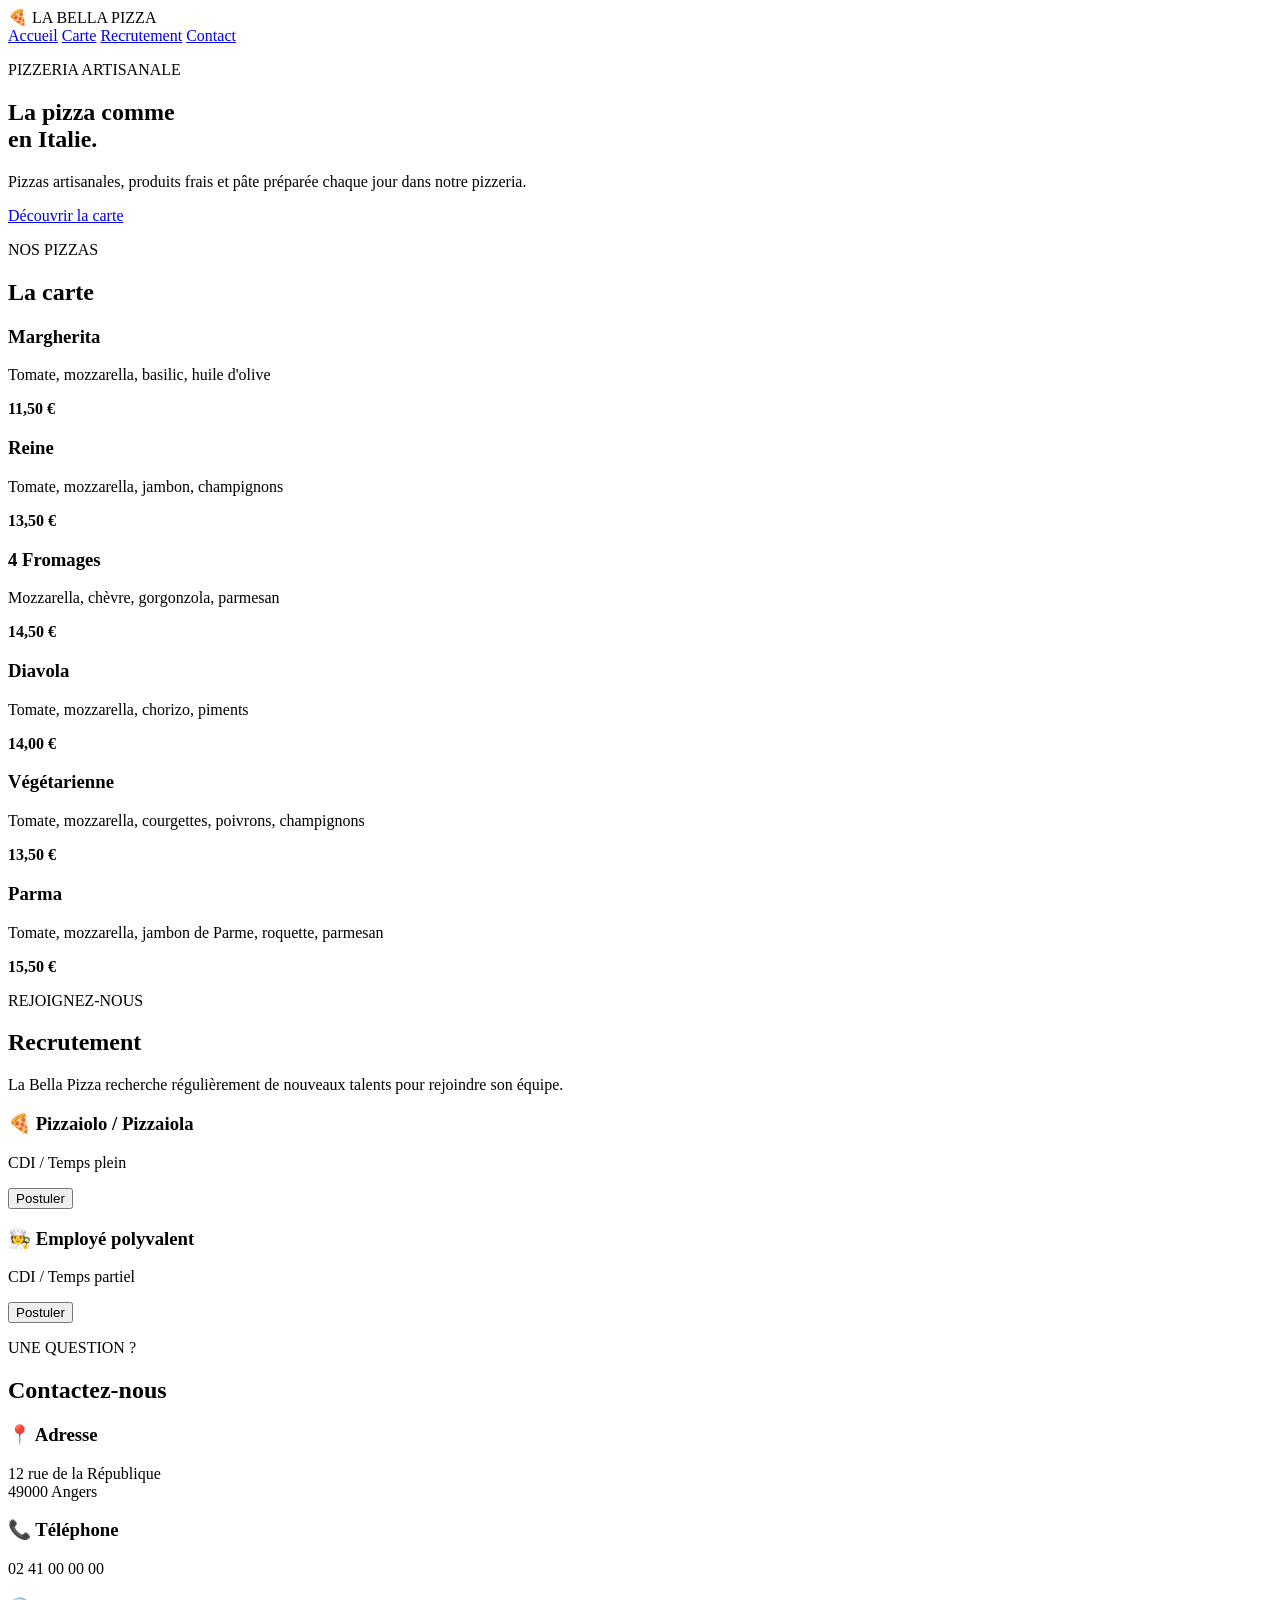
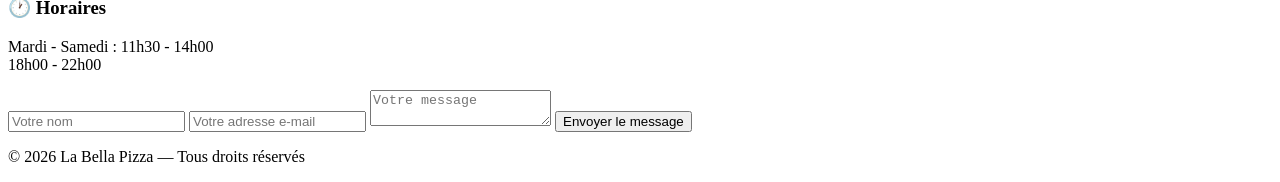
==== index.html @ eabcec27 "Create index.html" ====
<!DOCTYPE html>
<html lang="fr">
<head>
  <meta charset="UTF-8">
  <meta name="viewport" content="width=device-width, initial-scale=1.0">
  <title>La Bella Pizza</title>
</head>

<body>

  <header>
    <div class="logo">🍕 LA BELLA PIZZA</div>

    <nav>
      <a href="#accueil">Accueil</a>
      <a href="#carte">Carte</a>
      <a href="#recrutement">Recrutement</a>
      <a href="#contact">Contact</a>
    </nav>
  </header>

  <main>

    <!-- ACCUEIL -->
    <section id="accueil" class="hero">
      <div class="hero-content">
        <p class="subtitle">PIZZERIA ARTISANALE</p>

        <h1>La pizza comme<br><span>en Italie.</span></h1>

        <p>
          Pizzas artisanales, produits frais et pâte préparée
          chaque jour dans notre pizzeria.
        </p>

        <a href="#carte" class="button">Découvrir la carte</a>
      </div>
    </section>


    <!-- CARTE -->
    <section id="carte" class="section">
      <p class="subtitle">NOS PIZZAS</p>
      <h2>La carte</h2>

      <div class="pizza-grid">

        <div class="pizza">
          <div>
            <h3>Margherita</h3>
            <p>Tomate, mozzarella, basilic, huile d'olive</p>
          </div>
          <strong>11,50 €</strong>
        </div>

        <div class="pizza">
          <div>
            <h3>Reine</h3>
            <p>Tomate, mozzarella, jambon, champignons</p>
          </div>
          <strong>13,50 €</strong>
        </div>

        <div class="pizza">
          <div>
            <h3>4 Fromages</h3>
            <p>Mozzarella, chèvre, gorgonzola, parmesan</p>
          </div>
          <strong>14,50 €</strong>
        </div>

        <div class="pizza">
          <div>
            <h3>Diavola</h3>
            <p>Tomate, mozzarella, chorizo, piments</p>
          </div>
          <strong>14,00 €</strong>
        </div>

        <div class="pizza">
          <div>
            <h3>Végétarienne</h3>
            <p>Tomate, mozzarella, courgettes, poivrons, champignons</p>
          </div>
          <strong>13,50 €</strong>
        </div>

        <div class="pizza">
          <div>
            <h3>Parma</h3>
            <p>Tomate, mozzarella, jambon de Parme, roquette, parmesan</p>
          </div>
          <strong>15,50 €</strong>
        </div>

      </div>
    </section>


    <!-- RECRUTEMENT -->
    <section id="recrutement" class="section recruitment">
      <p class="subtitle">REJOIGNEZ-NOUS</p>

      <h2>Recrutement</h2>

      <p>
        La Bella Pizza recherche régulièrement de nouveaux talents
        pour rejoindre son équipe.
      </p>

      <div class="jobs">

        <div class="job">
          <h3>🍕 Pizzaiolo / Pizzaiola</h3>
          <p>CDI / Temps plein</p>
          <button onclick="postuler('Pizzaiolo / Pizzaiola')">
            Postuler
          </button>
        </div>

        <div class="job">
          <h3>🧑‍🍳 Employé polyvalent</h3>
          <p>CDI / Temps partiel</p>
          <button onclick="postuler('Employé polyvalent')">
            Postuler
          </button>
        </div>

      </div>
    </section>


    <!-- CONTACT -->
    <section id="contact" class="section contact">
      <p class="subtitle">UNE QUESTION ?</p>

      <h2>Contactez-nous</h2>

      <div class="contact-container">

        <div>
          <h3>📍 Adresse</h3>
          <p>12 rue de la République<br>49000 Angers</p>

          <h3>📞 Téléphone</h3>
          <p>02 41 00 00 00</p>

          <h3>🕐 Horaires</h3>
          <p>
            Mardi - Samedi : 11h30 - 14h00<br>
            18h00 - 22h00
          </p>
        </div>

        <form onsubmit="envoyerMessage(event)">

          <input type="text" placeholder="Votre nom" required>

          <input type="email" placeholder="Votre adresse e-mail" required>

          <textarea placeholder="Votre message" required></textarea>

          <button type="submit">Envoyer le message</button>

        </form>

      </div>
    </section>

  </main>


  <footer>
    <p>© 2026 La Bella Pizza — Tous droits réservés</p>
  </footer>

</body>
</html>
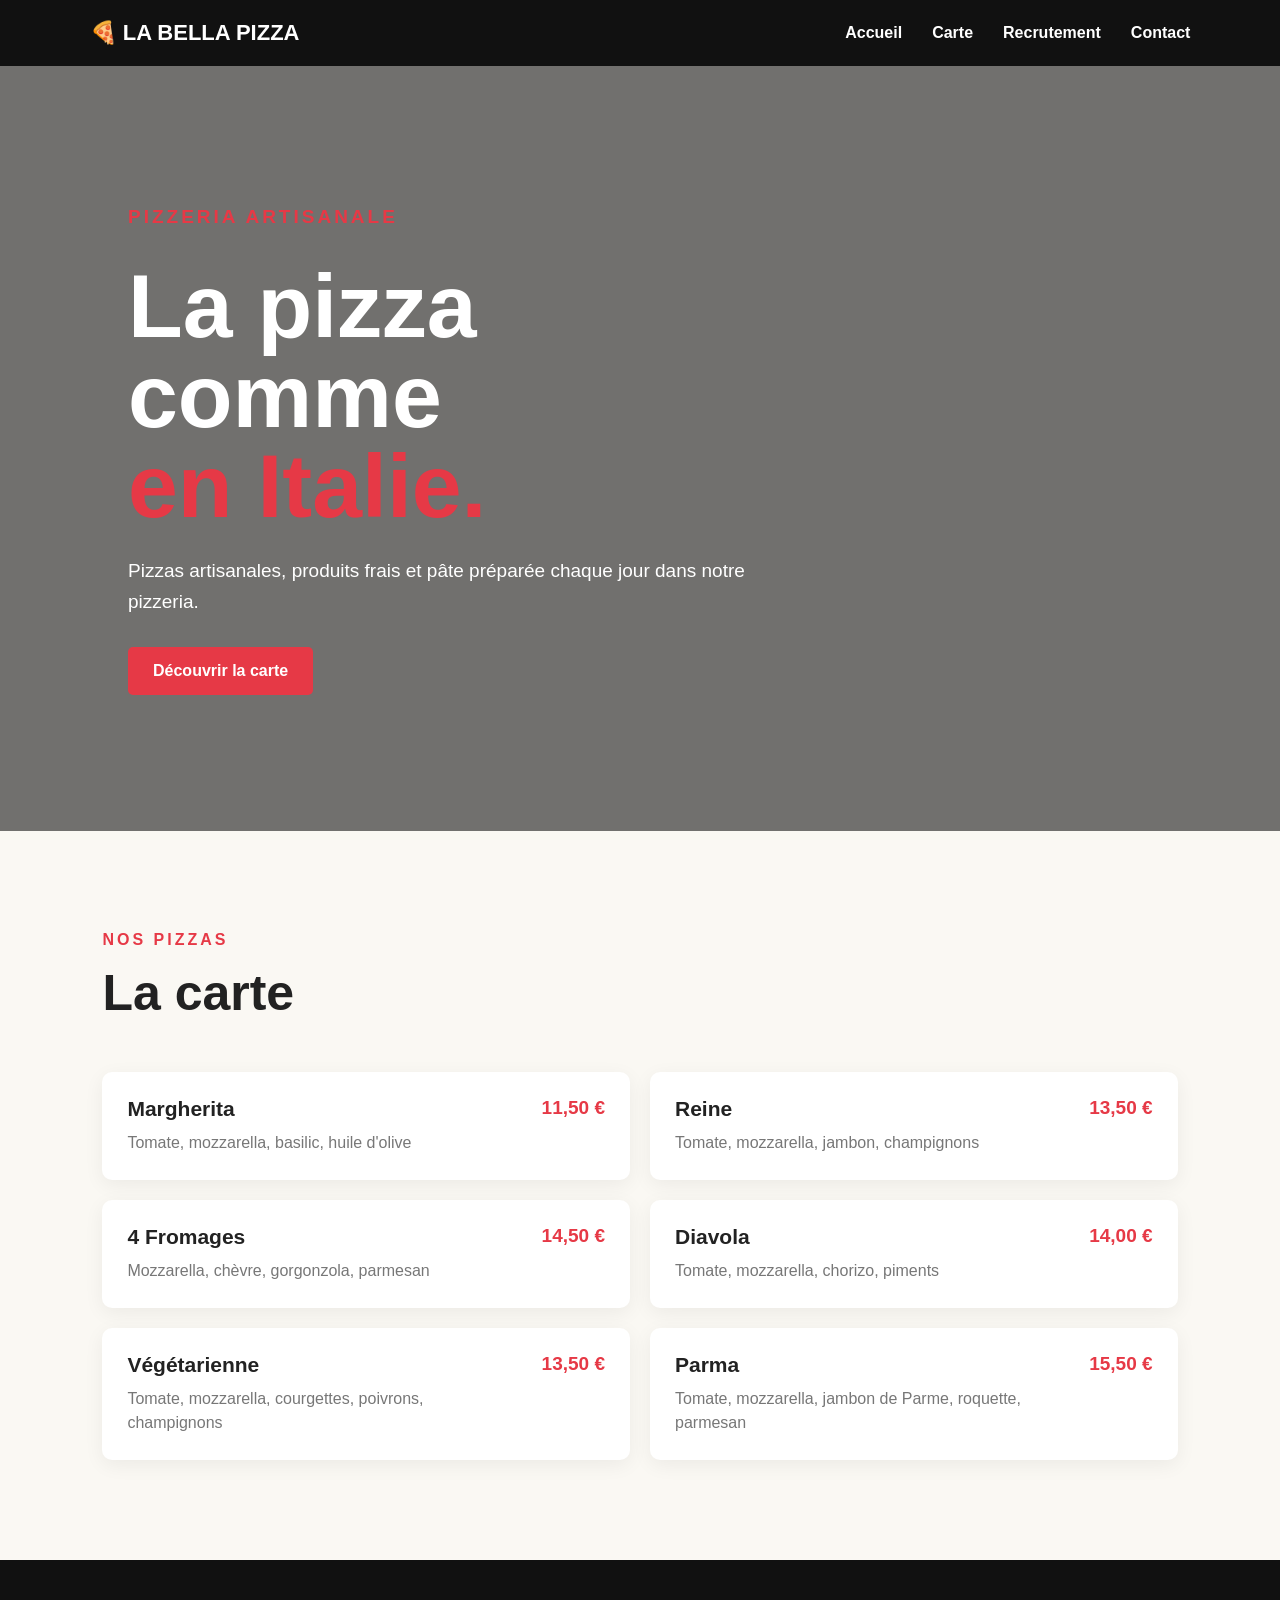
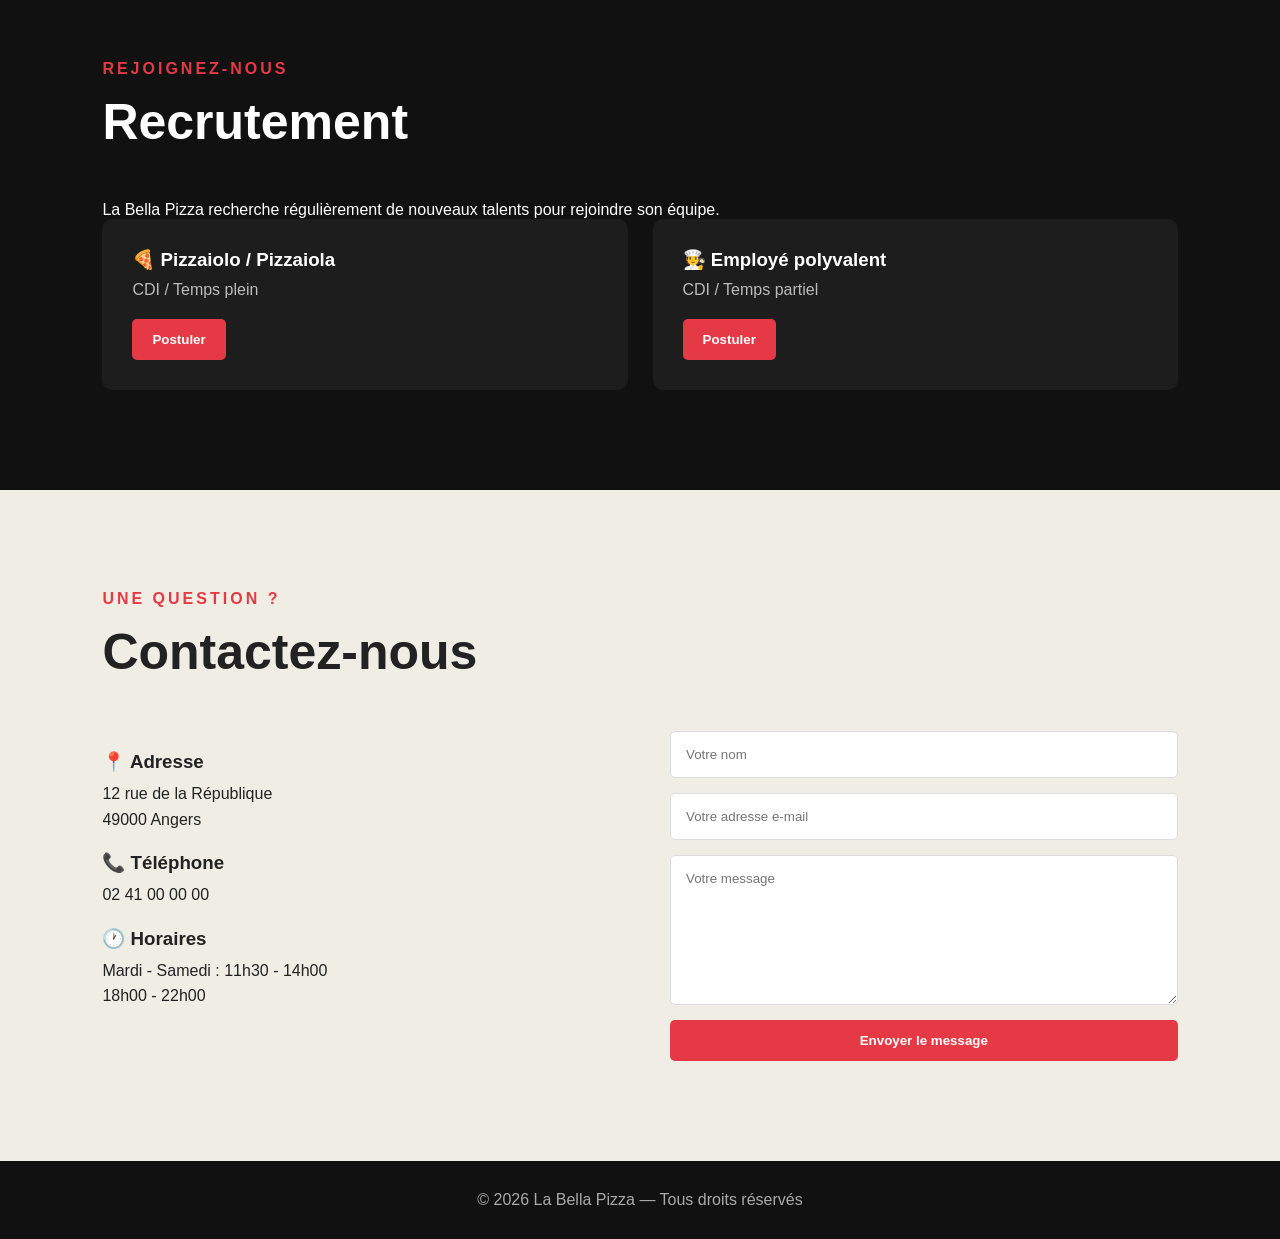
==== commit a520b98d: "Update index.html" ====
--- a/index.html
+++ b/index.html
@@ -4,6 +4,8 @@
   <meta charset="UTF-8">
   <meta name="viewport" content="width=device-width, initial-scale=1.0">
   <title>La Bella Pizza</title>
+
+<link rel="stylesheet" href="style.css">
 </head>
 
 <body>
@@ -174,5 +176,6 @@
     <p>© 2026 La Bella Pizza — Tous droits réservés</p>
   </footer>
 
+  <script src="script.js"></script>
 </body>
 </html>
--- a/style.css
+++ b/style.css
@@ -0,0 +1,308 @@
+* {
+  margin: 0;
+  padding: 0;
+  box-sizing: border-box;
+}
+
+html {
+  scroll-behavior: smooth;
+}
+
+body {
+  font-family: Arial, sans-serif;
+  background: #faf8f3;
+  color: #222;
+}
+
+header {
+  position: sticky;
+  top: 0;
+  z-index: 1000;
+
+  display: flex;
+  justify-content: space-between;
+  align-items: center;
+
+  padding: 20px 7%;
+
+  background: #111;
+  color: white;
+}
+
+.logo {
+  font-size: 22px;
+  font-weight: bold;
+}
+
+nav {
+  display: flex;
+  gap: 30px;
+}
+
+nav a {
+  color: white;
+  text-decoration: none;
+  font-weight: bold;
+}
+
+nav a:hover {
+  color: #e63946;
+}
+
+
+/* ACCUEIL */
+
+.hero {
+  min-height: 85vh;
+
+  display: flex;
+  align-items: center;
+
+  padding: 80px 10%;
+
+  background:
+    linear-gradient(
+      rgba(0,0,0,0.55),
+      rgba(0,0,0,0.55)
+    ),
+    url("https://images.unsplash.com/photo-1579751626657-72bc17010498?auto=format&fit=crop&w=1800&q=80");
+
+  background-size: cover;
+  background-position: center;
+
+  color: white;
+}
+
+.hero-content {
+  max-width: 650px;
+}
+
+.subtitle {
+  color: #e63946;
+  font-weight: bold;
+  letter-spacing: 3px;
+  margin-bottom: 15px;
+}
+
+.hero h1 {
+  font-size: clamp(50px, 7vw, 90px);
+  line-height: 1;
+  margin-bottom: 25px;
+}
+
+.hero h1 span {
+  color: #e63946;
+}
+
+.hero p {
+  font-size: 19px;
+  line-height: 1.6;
+  margin-bottom: 30px;
+}
+
+.button {
+  display: inline-block;
+  padding: 15px 25px;
+
+  background: #e63946;
+  color: white;
+
+  text-decoration: none;
+  font-weight: bold;
+
+  border-radius: 5px;
+}
+
+.button:hover {
+  background: #c92f3b;
+}
+
+
+/* SECTIONS */
+
+.section {
+  padding: 100px 8%;
+}
+
+.section h2 {
+  font-size: 50px;
+  margin-bottom: 50px;
+}
+
+
+/* CARTE */
+
+.pizza-grid {
+  display: grid;
+  grid-template-columns: repeat(2, 1fr);
+  gap: 20px;
+}
+
+.pizza {
+  display: flex;
+  justify-content: space-between;
+  gap: 20px;
+
+  padding: 25px;
+
+  background: white;
+
+  border-radius: 10px;
+
+  box-shadow: 0 5px 20px rgba(0,0,0,0.06);
+}
+
+.pizza h3 {
+  margin-bottom: 10px;
+  font-size: 21px;
+}
+
+.pizza p {
+  color: #777;
+  line-height: 1.5;
+}
+
+.pizza strong {
+  color: #e63946;
+  font-size: 19px;
+  white-space: nowrap;
+}
+
+
+/* RECRUTEMENT */
+
+.recruitment {
+  background: #111;
+  color: white;
+}
+
+.jobs {
+  display: grid;
+  grid-template-columns: repeat(2, 1fr);
+  gap: 25px;
+}
+
+.job {
+  padding: 30px;
+  background: #1d1d1d;
+  border-radius: 10px;
+}
+
+.job h3 {
+  margin-bottom: 10px;
+}
+
+.job p {
+  color: #bbb;
+  margin-bottom: 20px;
+}
+
+button {
+  border: none;
+  padding: 13px 20px;
+
+  background: #e63946;
+  color: white;
+
+  border-radius: 5px;
+
+  cursor: pointer;
+  font-weight: bold;
+}
+
+button:hover {
+  background: #c92f3b;
+}
+
+
+/* CONTACT */
+
+.contact {
+  background: #f0ede5;
+}
+
+.contact-container {
+  display: grid;
+  grid-template-columns: 1fr 1fr;
+  gap: 60px;
+}
+
+.contact-container h3 {
+  margin-bottom: 8px;
+  margin-top: 20px;
+}
+
+.contact-container p {
+  line-height: 1.6;
+}
+
+form {
+  display: flex;
+  flex-direction: column;
+  gap: 15px;
+}
+
+input,
+textarea {
+  width: 100%;
+
+  padding: 15px;
+
+  border: 1px solid #ddd;
+  border-radius: 5px;
+
+  font-family: inherit;
+}
+
+textarea {
+  height: 150px;
+  resize: vertical;
+}
+
+
+/* FOOTER */
+
+footer {
+  padding: 30px;
+  text-align: center;
+
+  background: #111;
+  color: #aaa;
+}
+
+
+/* MOBILE */
+
+@media (max-width: 700px) {
+
+  header {
+    flex-direction: column;
+    gap: 15px;
+  }
+
+  nav {
+    gap: 15px;
+    flex-wrap: wrap;
+    justify-content: center;
+  }
+
+  .hero {
+    min-height: 75vh;
+    padding: 50px 7%;
+  }
+
+  .pizza-grid,
+  .jobs,
+  .contact-container {
+    grid-template-columns: 1fr;
+  }
+
+  .section {
+    padding: 70px 6%;
+  }
+
+  .section h2 {
+    font-size: 40px;
+  }
+
+}
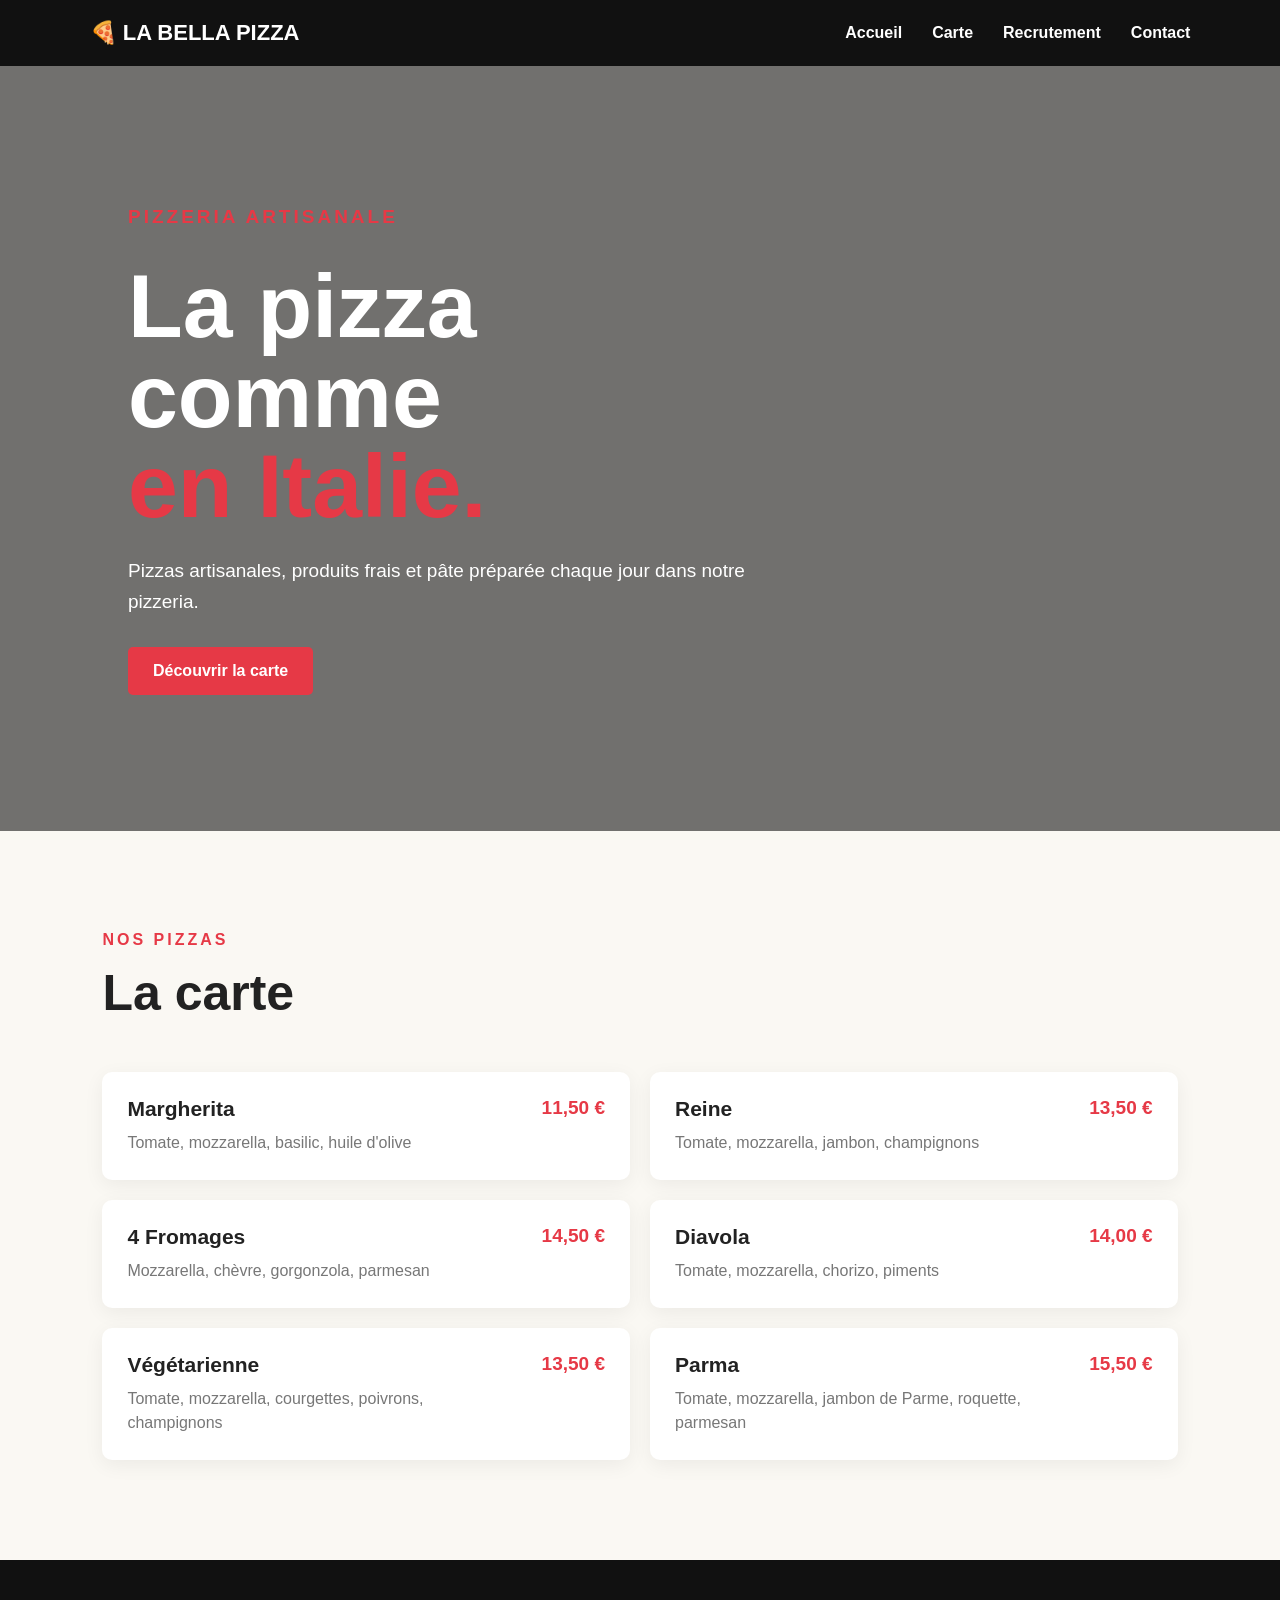
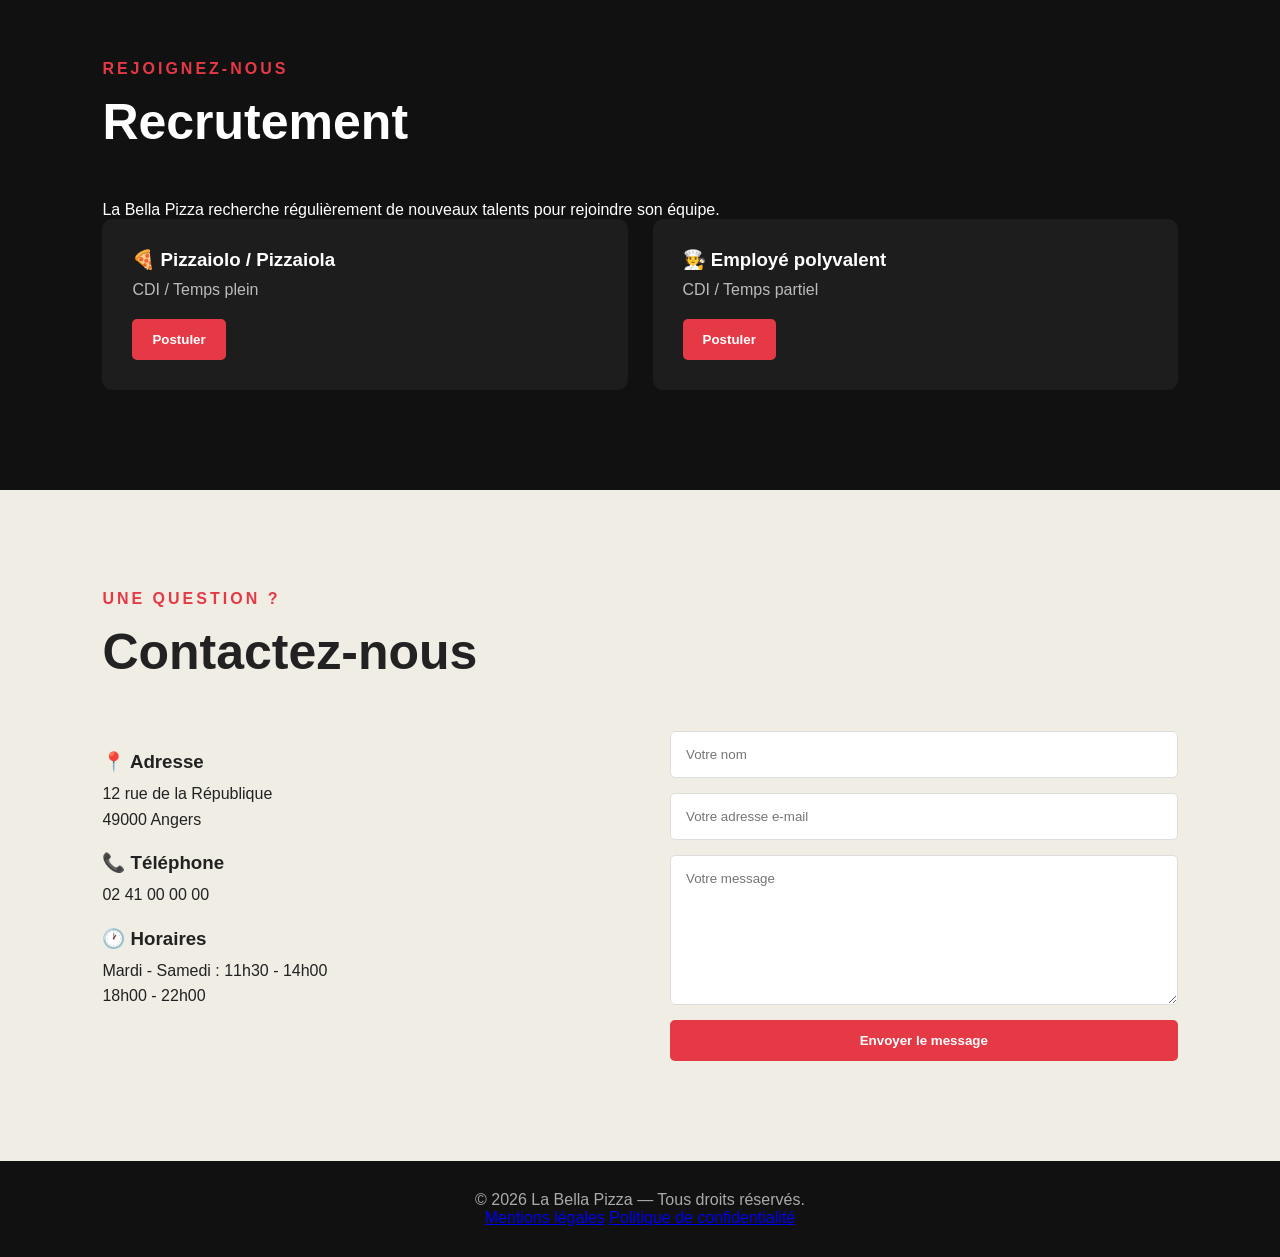
==== commit 428dbf42: "Update index.html" ====
--- a/index.html
+++ b/index.html
@@ -173,8 +173,15 @@
 
 
   <footer>
-    <p>© 2026 La Bella Pizza — Tous droits réservés</p>
-  </footer>
+    <p>© 2026 La Bella Pizza — Tous droits réservés.</p>
+
+    <div class="footer-links">
+        <a href="mentions-legales.html">Mentions légales</a>
+        <a href="politique-confidentialite.html">
+            Politique de confidentialité
+        </a>
+    </div>
+</footer>
 
   <script src="script.js"></script>
 </body>
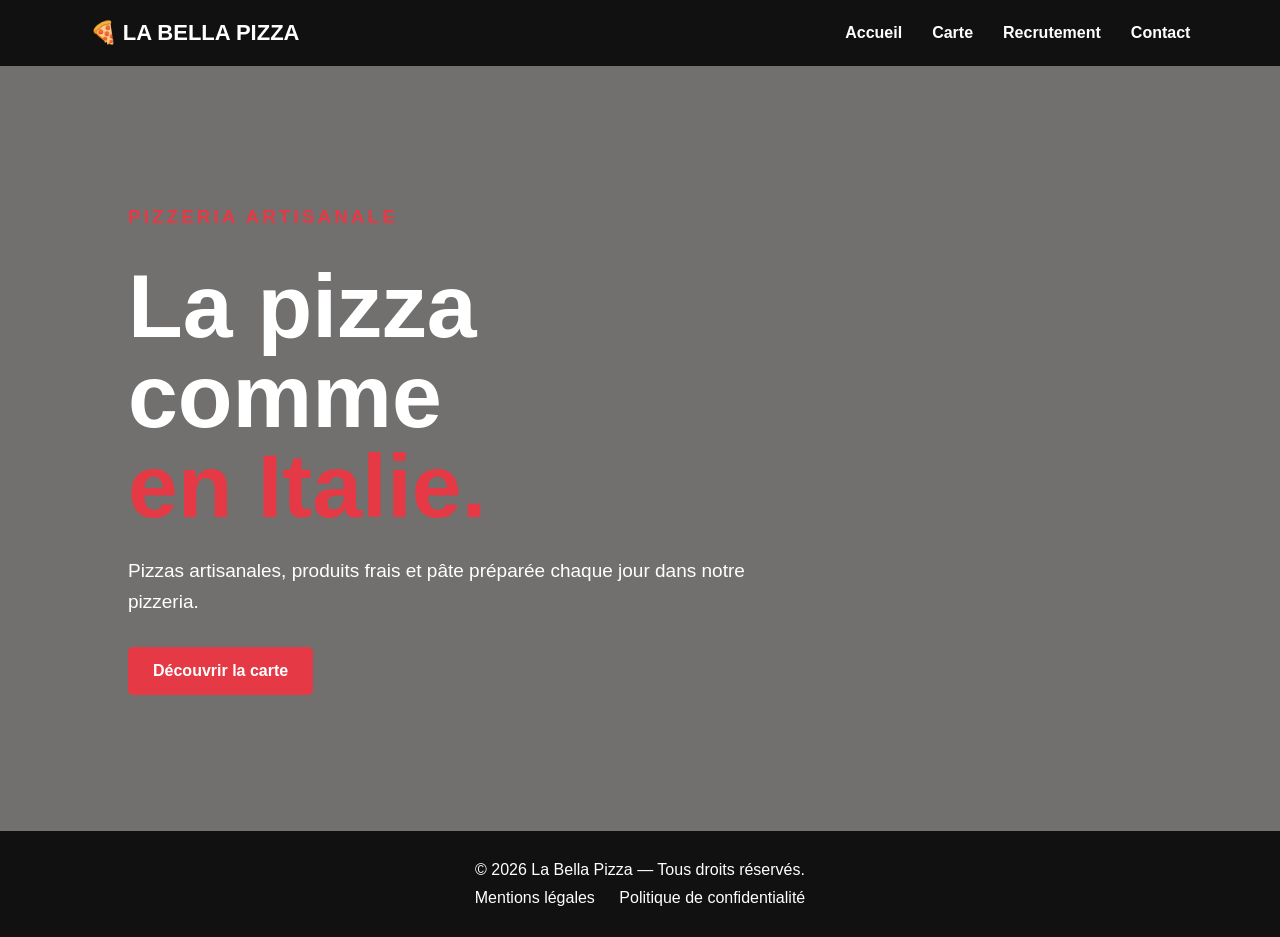
==== commit 1e1732b1: "Update index.html" ====
--- a/index.html
+++ b/index.html
@@ -14,11 +14,11 @@
     <div class="logo">🍕 LA BELLA PIZZA</div>
 
     <nav>
-      <a href="#accueil">Accueil</a>
-      <a href="#carte">Carte</a>
-      <a href="#recrutement">Recrutement</a>
-      <a href="#contact">Contact</a>
-    </nav>
+    <a href="index.html">Accueil</a>
+    <a href="carte.html">Carte</a>
+    <a href="recrutement.html">Recrutement</a>
+    <a href="contact.html">Contact</a>
+</nav>
   </header>
 
   <main>
@@ -40,138 +40,7 @@
     </section>
 
 
-    <!-- CARTE -->
-    <section id="carte" class="section">
-      <p class="subtitle">NOS PIZZAS</p>
-      <h2>La carte</h2>
-
-      <div class="pizza-grid">
-
-        <div class="pizza">
-          <div>
-            <h3>Margherita</h3>
-            <p>Tomate, mozzarella, basilic, huile d'olive</p>
-          </div>
-          <strong>11,50 €</strong>
-        </div>
-
-        <div class="pizza">
-          <div>
-            <h3>Reine</h3>
-            <p>Tomate, mozzarella, jambon, champignons</p>
-          </div>
-          <strong>13,50 €</strong>
-        </div>
-
-        <div class="pizza">
-          <div>
-            <h3>4 Fromages</h3>
-            <p>Mozzarella, chèvre, gorgonzola, parmesan</p>
-          </div>
-          <strong>14,50 €</strong>
-        </div>
-
-        <div class="pizza">
-          <div>
-            <h3>Diavola</h3>
-            <p>Tomate, mozzarella, chorizo, piments</p>
-          </div>
-          <strong>14,00 €</strong>
-        </div>
-
-        <div class="pizza">
-          <div>
-            <h3>Végétarienne</h3>
-            <p>Tomate, mozzarella, courgettes, poivrons, champignons</p>
-          </div>
-          <strong>13,50 €</strong>
-        </div>
-
-        <div class="pizza">
-          <div>
-            <h3>Parma</h3>
-            <p>Tomate, mozzarella, jambon de Parme, roquette, parmesan</p>
-          </div>
-          <strong>15,50 €</strong>
-        </div>
-
-      </div>
-    </section>
-
-
-    <!-- RECRUTEMENT -->
-    <section id="recrutement" class="section recruitment">
-      <p class="subtitle">REJOIGNEZ-NOUS</p>
-
-      <h2>Recrutement</h2>
-
-      <p>
-        La Bella Pizza recherche régulièrement de nouveaux talents
-        pour rejoindre son équipe.
-      </p>
-
-      <div class="jobs">
-
-        <div class="job">
-          <h3>🍕 Pizzaiolo / Pizzaiola</h3>
-          <p>CDI / Temps plein</p>
-          <button onclick="postuler('Pizzaiolo / Pizzaiola')">
-            Postuler
-          </button>
-        </div>
-
-        <div class="job">
-          <h3>🧑‍🍳 Employé polyvalent</h3>
-          <p>CDI / Temps partiel</p>
-          <button onclick="postuler('Employé polyvalent')">
-            Postuler
-          </button>
-        </div>
-
-      </div>
-    </section>
-
-
-    <!-- CONTACT -->
-    <section id="contact" class="section contact">
-      <p class="subtitle">UNE QUESTION ?</p>
-
-      <h2>Contactez-nous</h2>
-
-      <div class="contact-container">
-
-        <div>
-          <h3>📍 Adresse</h3>
-          <p>12 rue de la République<br>49000 Angers</p>
-
-          <h3>📞 Téléphone</h3>
-          <p>02 41 00 00 00</p>
-
-          <h3>🕐 Horaires</h3>
-          <p>
-            Mardi - Samedi : 11h30 - 14h00<br>
-            18h00 - 22h00
-          </p>
-        </div>
-
-        <form onsubmit="envoyerMessage(event)">
-
-          <input type="text" placeholder="Votre nom" required>
-
-          <input type="email" placeholder="Votre adresse e-mail" required>
-
-          <textarea placeholder="Votre message" required></textarea>
-
-          <button type="submit">Envoyer le message</button>
-
-        </form>
-
-      </div>
-    </section>
-
-  </main>
-
-
+   
   <footer>
     <p>© 2026 La Bella Pizza — Tous droits réservés.</p>
 
--- a/style.css
+++ b/style.css
@@ -306,3 +306,23 @@
   }
 
 }
+footer {
+    text-align: center;
+    padding: 30px 20px;
+    background: #111;
+    color: white;
+}
+
+.footer-links {
+    margin-top: 10px;
+}
+
+.footer-links a {
+    color: white;
+    text-decoration: none;
+    margin: 0 10px;
+}
+
+.footer-links a:hover {
+    text-decoration: underline;
+}
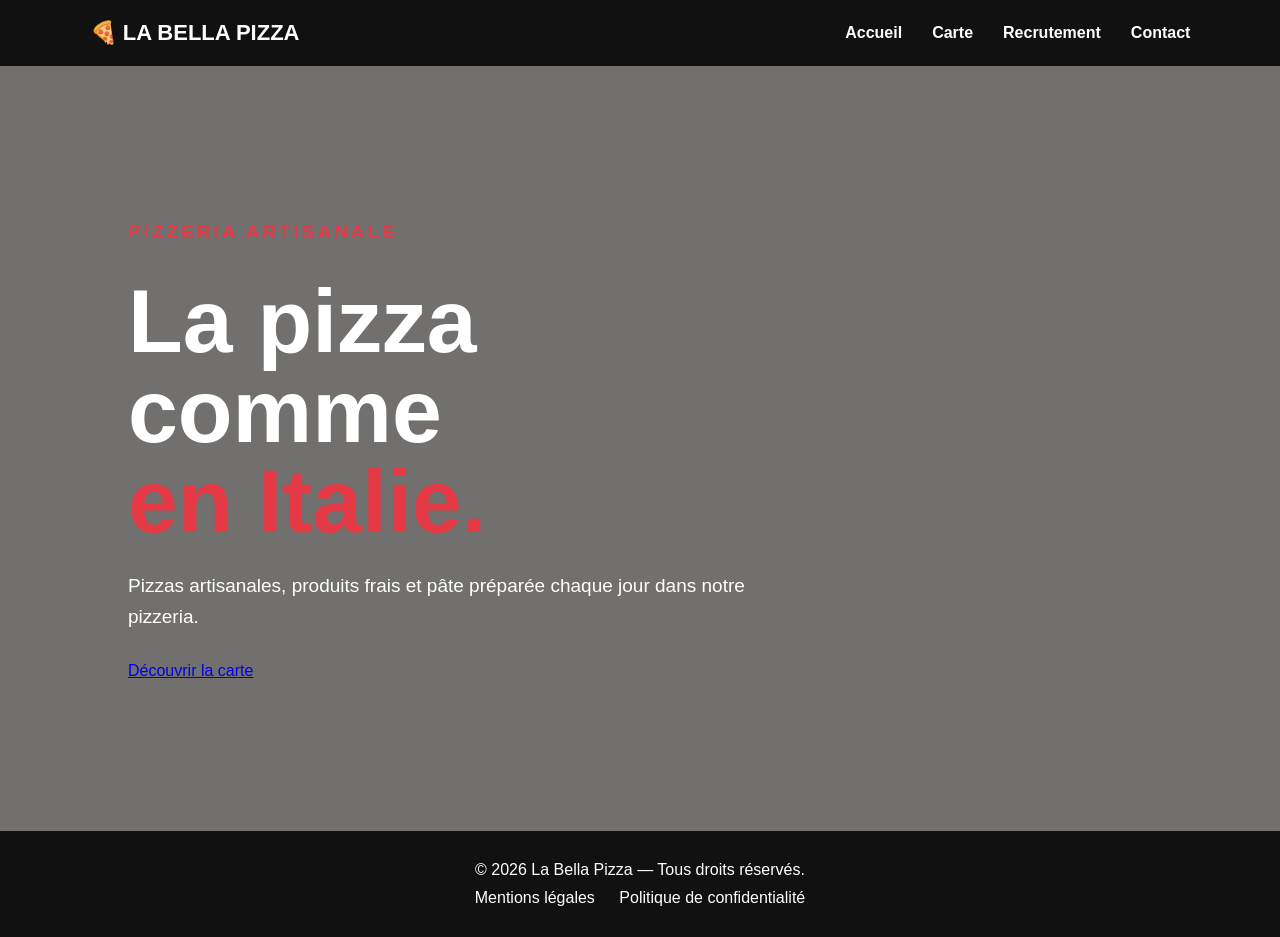
==== commit d8067cf5: "Update index.html" ====
--- a/index.html
+++ b/index.html
@@ -35,7 +35,7 @@
           chaque jour dans notre pizzeria.
         </p>
 
-        <a href="#carte" class="button">Découvrir la carte</a>
+        <a href="carte.html" class="btn">Découvrir la carte</a>
       </div>
     </section>
 
--- a/style.css
+++ b/style.css
@@ -326,3 +326,148 @@
 .footer-links a:hover {
     text-decoration: underline;
 }
+/* =========================================
+   PAGE CARTE
+   ========================================= */
+
+.menu-header {
+    text-align: center;
+    max-width: 700px;
+    margin: 60px auto 40px;
+    padding: 0 20px;
+}
+
+.small-title {
+    color: #c62828;
+    font-size: 13px;
+    font-weight: bold;
+    letter-spacing: 3px;
+    margin-bottom: 8px;
+}
+
+.menu-header h1 {
+    font-size: 42px;
+    margin: 0 0 12px;
+    color: #222;
+}
+
+.menu-header > p:last-child {
+    color: #666;
+    font-size: 16px;
+    line-height: 1.5;
+}
+
+
+/* GRILLE CENTRÉE */
+
+.pizza-menu {
+    width: 90%;
+    max-width: 900px;
+    margin: 0 auto 70px;
+
+    display: grid;
+    grid-template-columns: repeat(2, 1fr);
+    gap: 25px;
+}
+
+
+/* CARTE PIZZA */
+
+.pizza-card {
+    background: white;
+
+    border-radius: 14px;
+    overflow: hidden;
+
+    box-shadow: 0 5px 18px rgba(0, 0, 0, 0.10);
+
+    transition: transform 0.2s ease,
+                box-shadow 0.2s ease;
+}
+
+.pizza-card:hover {
+    transform: translateY(-4px);
+    box-shadow: 0 10px 25px rgba(0, 0, 0, 0.15);
+}
+
+
+/* PETITE IMAGE */
+
+.pizza-card img {
+    width: 100%;
+    height: 160px;
+
+    object-fit: cover;
+
+    display: block;
+}
+
+
+/* INFORMATIONS */
+
+.pizza-info {
+    padding: 16px 18px 18px;
+}
+
+
+/* NOM + PRIX */
+
+.pizza-title {
+    display: flex;
+    justify-content: space-between;
+    align-items: center;
+
+    gap: 10px;
+}
+
+.pizza-title h2 {
+    margin: 0;
+
+    font-size: 21px;
+    color: #222;
+}
+
+.pizza-title span {
+    color: #c62828;
+
+    font-size: 17px;
+    font-weight: bold;
+
+    white-space: nowrap;
+}
+
+
+/* DESCRIPTION */
+
+.pizza-info p {
+    margin: 8px 0 0;
+
+    color: #666;
+
+    font-size: 14px;
+    line-height: 1.5;
+}
+
+
+/* MOBILE */
+
+@media (max-width: 700px) {
+
+    .menu-header {
+        margin-top: 45px;
+    }
+
+    .menu-header h1 {
+        font-size: 36px;
+    }
+
+    .pizza-menu {
+        grid-template-columns: 1fr;
+        width: 88%;
+        max-width: 450px;
+    }
+
+    .pizza-card img {
+        height: 180px;
+    }
+}
